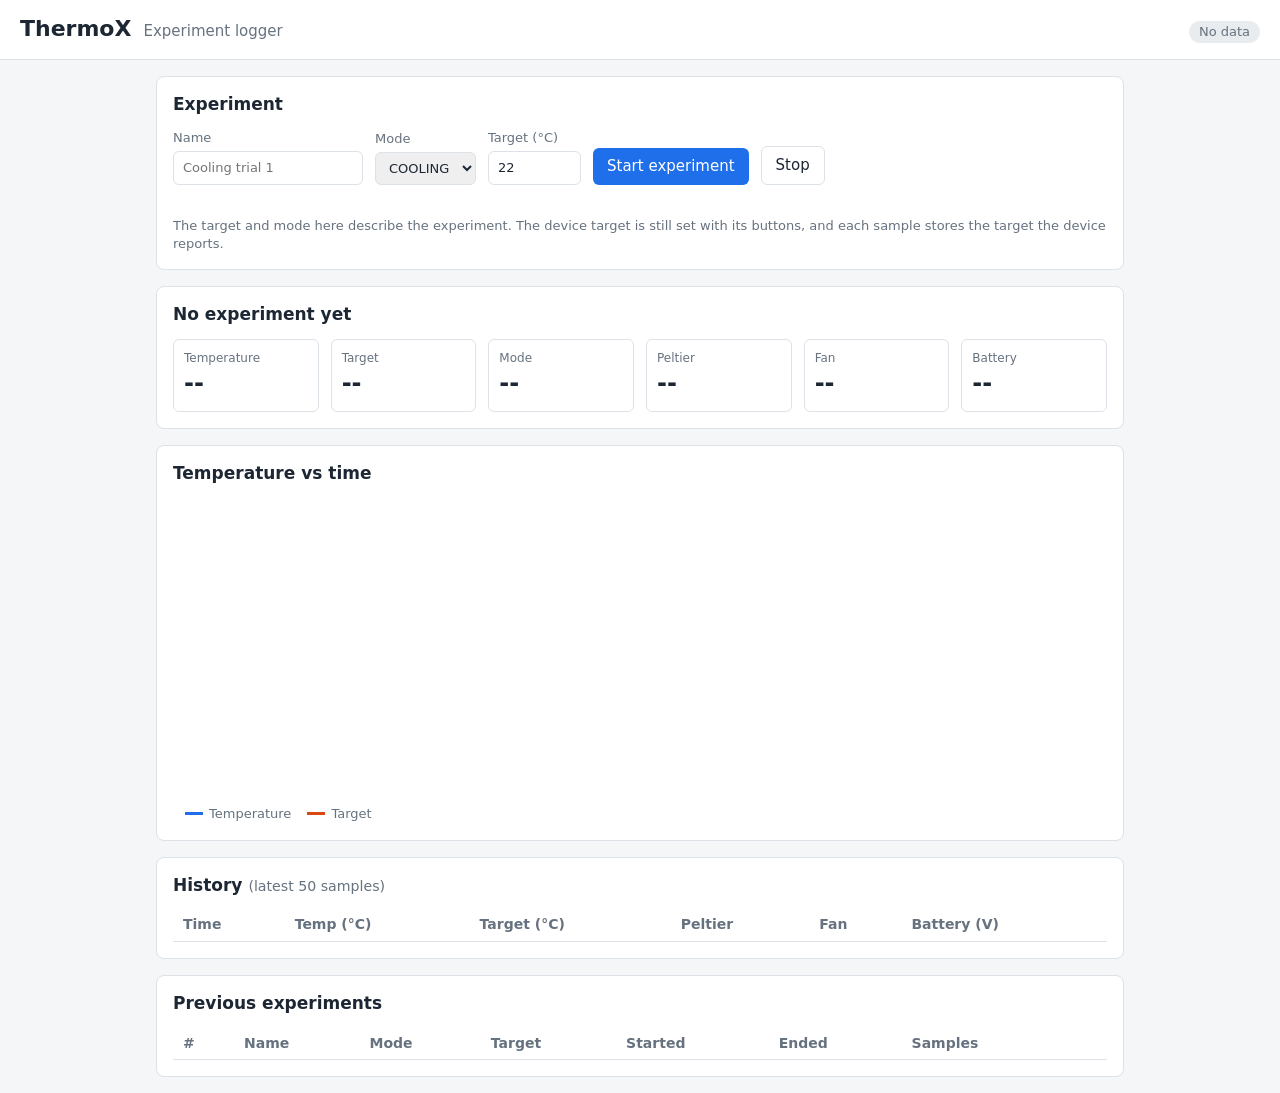
==== dashboard/index.html @ 18b485ab "Add Bluetooth logging to MySQL: key=value firmware output, schema, PHP API, HTML dashboard, PC recei" ====
<!doctype html>
<html lang="en">
<head>
  <meta charset="utf-8">
  <meta name="viewport" content="width=device-width, initial-scale=1">
  <title>ThermoX Dashboard</title>
  <link rel="stylesheet" href="style.css">
</head>
<body>
  <header>
    <h1>ThermoX</h1>
    <span class="sub">Experiment logger</span>
    <span id="conn" class="badge off">No data</span>
  </header>

  <main>
    <section class="card">
      <h2>Experiment</h2>
      <form id="startForm" class="row">
        <label>Name <input id="expName" required maxlength="100" placeholder="Cooling trial 1"></label>
        <label>Mode
          <select id="expMode"><option>COOLING</option><option>HEATING</option></select>
        </label>
        <label>Target (&deg;C) <input id="expTarget" type="number" min="20" max="50" step="0.5" value="22" required></label>
        <button type="submit">Start experiment</button>
        <button type="button" id="stopBtn" class="secondary">Stop</button>
      </form>
      <p id="formMsg" class="msg"></p>
      <p class="hint">The target and mode here describe the experiment. The device target is still set with its buttons, and each sample stores the target the device reports.</p>
    </section>

    <section class="card">
      <h2 id="expTitle">No experiment yet</h2>
      <div class="stats">
        <div><span class="label">Temperature</span><span class="value" id="vTemp">--</span></div>
        <div><span class="label">Target</span><span class="value" id="vTarget">--</span></div>
        <div><span class="label">Mode</span><span class="value" id="vMode">--</span></div>
        <div><span class="label">Peltier</span><span class="value" id="vPeltier">--</span></div>
        <div><span class="label">Fan</span><span class="value" id="vFan">--</span></div>
        <div><span class="label">Battery</span><span class="value" id="vBatt">--</span></div>
      </div>
    </section>

    <section class="card">
      <h2>Temperature vs time</h2>
      <canvas id="chart" height="300"></canvas>
      <div class="legend"><span class="key temp"></span>Temperature <span class="key target"></span>Target</div>
    </section>

    <section class="card">
      <h2>History <small>(latest 50 samples)</small></h2>
      <div class="scroll">
        <table id="history">
          <thead><tr><th>Time</th><th>Temp (&deg;C)</th><th>Target (&deg;C)</th><th>Peltier</th><th>Fan</th><th>Battery (V)</th></tr></thead>
          <tbody></tbody>
        </table>
      </div>
    </section>

    <section class="card">
      <h2>Previous experiments</h2>
      <div class="scroll">
        <table id="experiments">
          <thead><tr><th>#</th><th>Name</th><th>Mode</th><th>Target</th><th>Started</th><th>Ended</th><th>Samples</th><th></th></tr></thead>
          <tbody></tbody>
        </table>
      </div>
    </section>
  </main>

  <script src="app.js"></script>
</body>
</html>
---- dashboard/style.css ----
:root { --bg:#f4f6f8; --card:#fff; --text:#1d2733; --muted:#66727f; --line:#dde2e8;
        --accent:#1f6feb; --hot:#d9480f; --cold:#1971c2; --ok:#2f9e44; }
* { box-sizing: border-box; }
body { margin:0; background:var(--bg); color:var(--text); font:15px/1.4 system-ui, Segoe UI, Arial, sans-serif; }
header { display:flex; align-items:baseline; gap:12px; padding:14px 20px; background:var(--card); border-bottom:1px solid var(--line); }
header h1 { margin:0; font-size:22px; }
.sub { color:var(--muted); flex:1; }
.badge { padding:2px 10px; border-radius:12px; font-size:13px; }
.badge.on { background:#d3f9d8; color:#1b6b2a; }
.badge.off { background:#e9ecef; color:var(--muted); }
main { max-width:1000px; margin:0 auto; padding:16px; display:grid; gap:16px; }
.card { background:var(--card); border:1px solid var(--line); border-radius:8px; padding:16px; }
h2 { margin:0 0 12px; font-size:17px; }
h2 small { color:var(--muted); font-weight:normal; }
.row { display:flex; flex-wrap:wrap; gap:12px; align-items:flex-end; }
label { display:flex; flex-direction:column; gap:4px; font-size:13px; color:var(--muted); }
input, select { padding:7px 9px; border:1px solid var(--line); border-radius:6px; font:inherit; color:var(--text); }
button { padding:8px 14px; border:0; border-radius:6px; background:var(--accent); color:#fff; font:inherit; cursor:pointer; }
button.secondary { background:#fff; color:var(--text); border:1px solid var(--line); }
button.small { padding:3px 9px; font-size:13px; }
.msg { min-height:1.2em; margin:8px 0 0; color:var(--muted); }
.msg.err { color:#c92a2a; }
.hint { margin:6px 0 0; font-size:13px; color:var(--muted); }
.stats { display:grid; grid-template-columns:repeat(auto-fit,minmax(130px,1fr)); gap:12px; }
.stats div { border:1px solid var(--line); border-radius:6px; padding:10px; }
.label { display:block; font-size:12px; color:var(--muted); }
.value { font-size:24px; font-weight:600; }
.value.heat { color:var(--hot); } .value.cool { color:var(--cold); } .value.on { color:var(--ok); }
canvas { width:100%; display:block; }
.legend { margin-top:8px; font-size:13px; color:var(--muted); }
.key { display:inline-block; width:18px; height:3px; margin:0 6px 3px 12px; vertical-align:middle; }
.key.temp { background:var(--accent); } .key.target { background:var(--hot); }
.scroll { overflow-x:auto; max-height:360px; overflow-y:auto; }
table { width:100%; border-collapse:collapse; font-size:14px; }
th, td { text-align:left; padding:6px 10px; border-bottom:1px solid var(--line); white-space:nowrap; }
th { color:var(--muted); font-weight:600; position:sticky; top:0; background:var(--card); }
tr.sel { background:#edf3ff; }
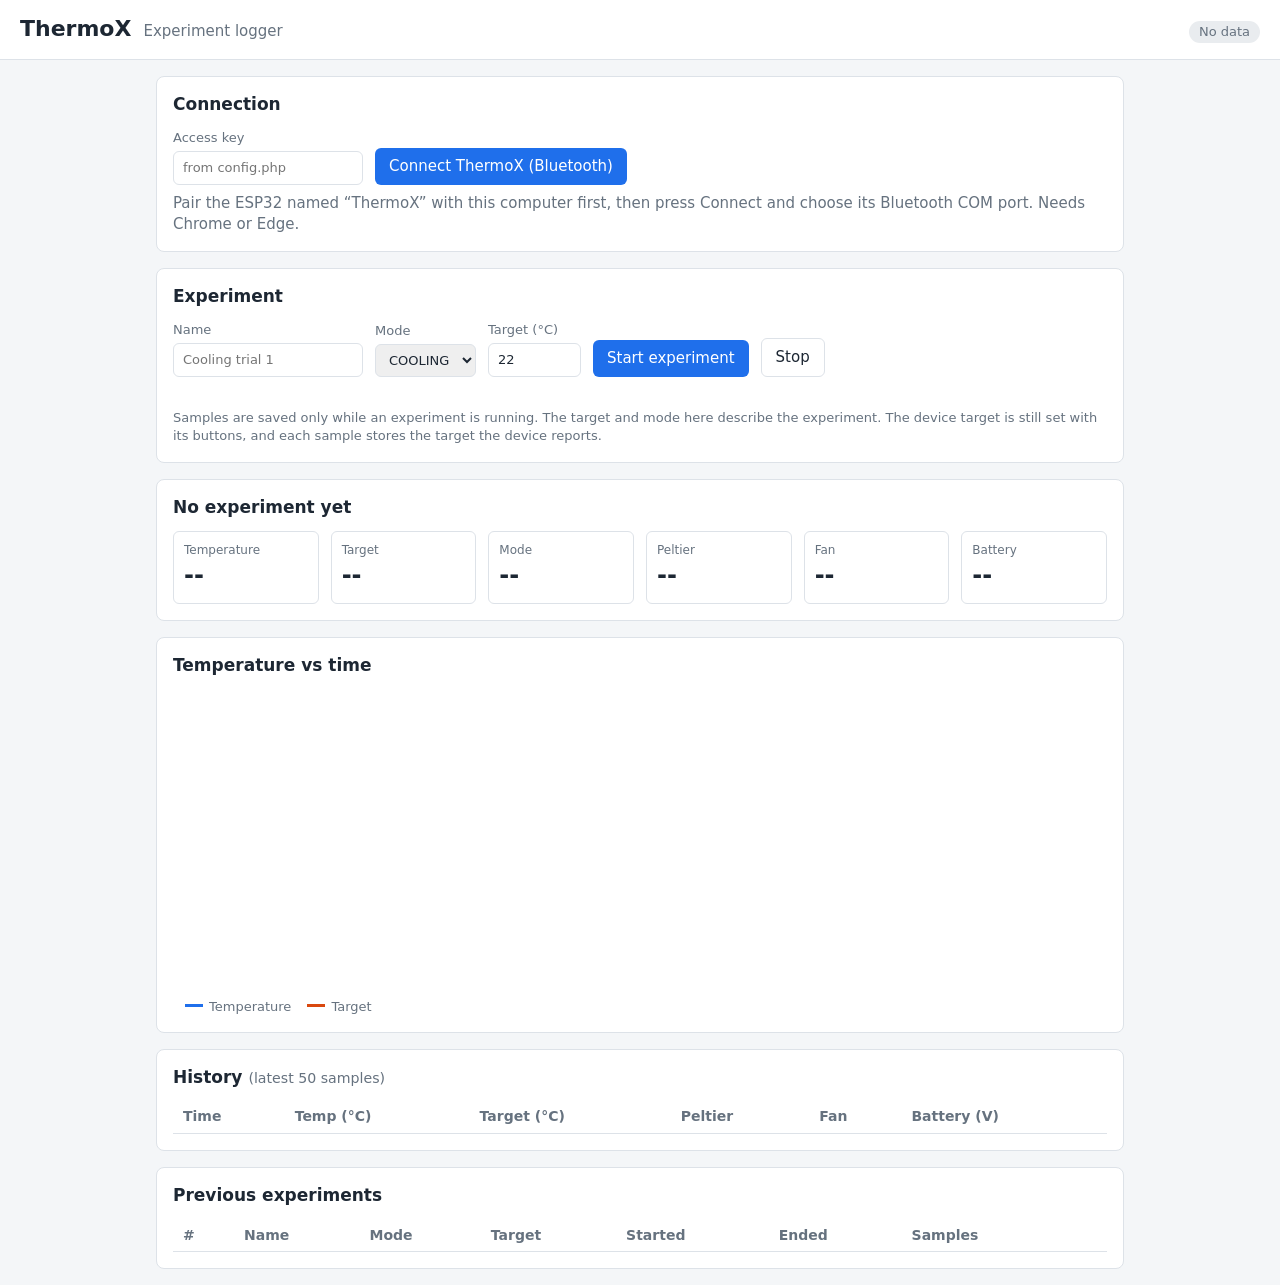
==== commit fbce3341: "Host on cloud PHP/MySQL: Web Serial Bluetooth bridge in dashboard, access key on write endpoints Co-" ====
--- a/dashboard/index.html
+++ b/dashboard/index.html
@@ -15,6 +15,16 @@
 
   <main>
     <section class="card">
+      <h2>Connection</h2>
+      <div class="row">
+        <label>Access key <input id="apiKey" type="password" autocomplete="off" placeholder="from config.php"></label>
+        <button type="button" id="btConnect">Connect ThermoX (Bluetooth)</button>
+        <button type="button" id="btDisconnect" class="secondary" hidden>Disconnect</button>
+      </div>
+      <p id="btMsg" class="msg">Pair the ESP32 named &ldquo;ThermoX&rdquo; with this computer first, then press Connect and choose its Bluetooth COM port. Needs Chrome or Edge.</p>
+    </section>
+
+    <section class="card">
       <h2>Experiment</h2>
       <form id="startForm" class="row">
         <label>Name <input id="expName" required maxlength="100" placeholder="Cooling trial 1"></label>
@@ -26,7 +36,7 @@
         <button type="button" id="stopBtn" class="secondary">Stop</button>
       </form>
       <p id="formMsg" class="msg"></p>
-      <p class="hint">The target and mode here describe the experiment. The device target is still set with its buttons, and each sample stores the target the device reports.</p>
+      <p class="hint">Samples are saved only while an experiment is running. The target and mode here describe the experiment. The device target is still set with its buttons, and each sample stores the target the device reports.</p>
     </section>
 
     <section class="card">
